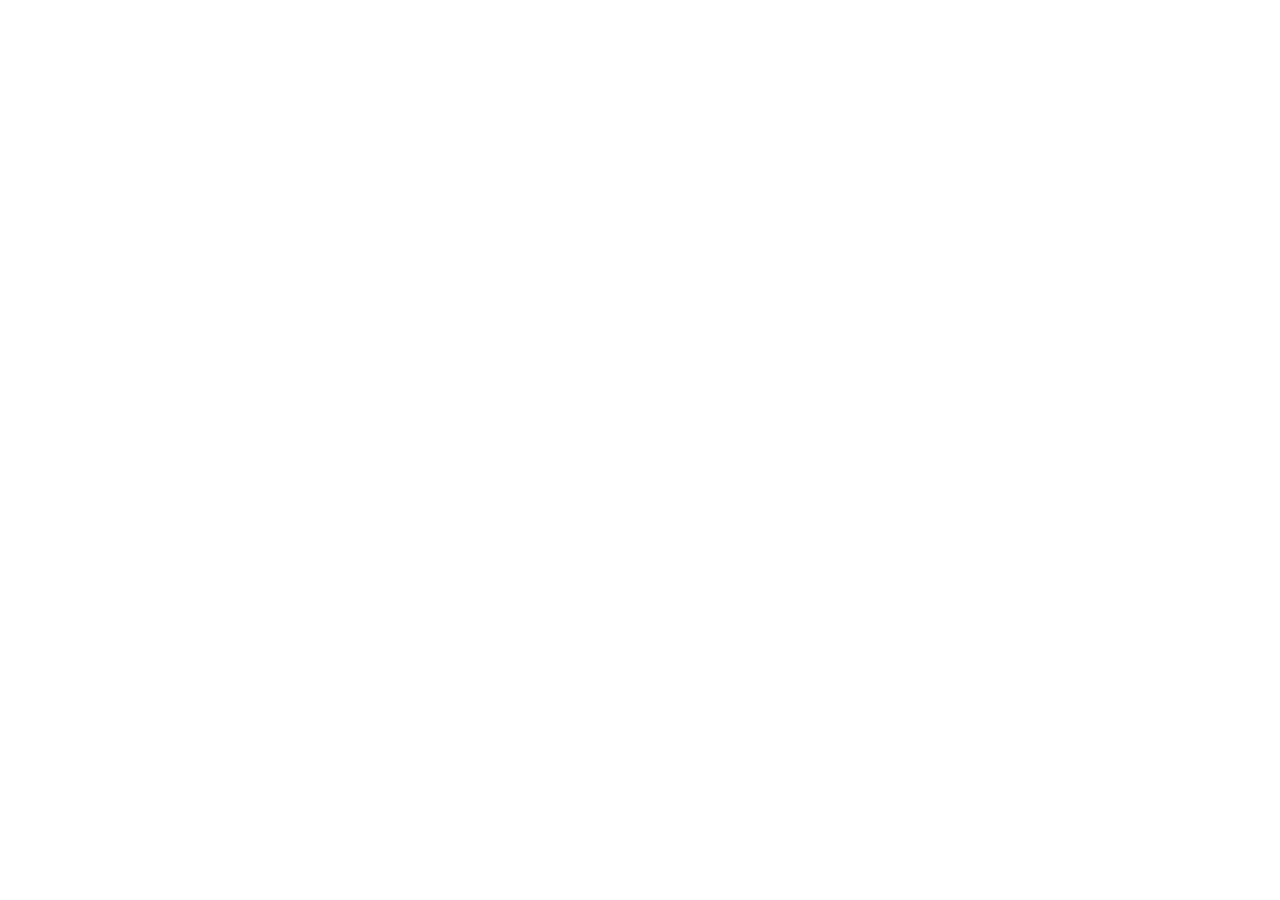
==== index.html @ cc0b0d60 "Add base variables and Bootstrap setup" ====
<!doctype html>
<html lang="tr">

<head>
    <meta charset="utf-8" />
    <meta name="viewport" content="width=device-width, initial-scale=1" />
    <title>Yeryüzü Bitkileri Tarım Fidecilik | Dikili | İzmir</title>
    <meta name="description"
        content="Dikili, İzmir'de sebze ve aromatik fide yetiştiriciliği yapan Yeryüzü Bitkileri Tarım Fidecilik ile sağlıklı fideleri keşfedin." />
    <link rel="preconnect" href="https://fonts.googleapis.com" />
    <link rel="preconnect" href="https://fonts.gstatic.com" crossorigin />
    <link href="https://fonts.googleapis.com/css2?family=Inter:wght@400;500;600;700;800&display=swap"
        rel="stylesheet" />
    <link href="https://cdn.jsdelivr.net/npm/bootstrap@5.3.3/dist/css/bootstrap.min.css" rel="stylesheet" />
    <link rel="stylesheet" href="https://cdn.jsdelivr.net/npm/bootstrap-icons@1.11.3/font/bootstrap-icons.min.css" />
    <link rel="stylesheet" href="./css/styles.css" />
</head>

<body data-page="home">
    <main>


        <script src="https://cdn.jsdelivr.net/npm/bootstrap@5.3.3/dist/js/bootstrap.bundle.min.js"></script>
        <script src="js/layout.js"></script>
        <script src="js/main.js"></script>
</body>

</html>
---- css/styles.css ----
:root {
  --color-primary: #757e1b;
  --color-dark: #433227;
  --color-secondary: #72573e;
  --color-accent: #935590;
  --color-soft-bg: #dbd7ec;
  --color-white: #ffffff;
  --color-blue: #4b5ead;
}
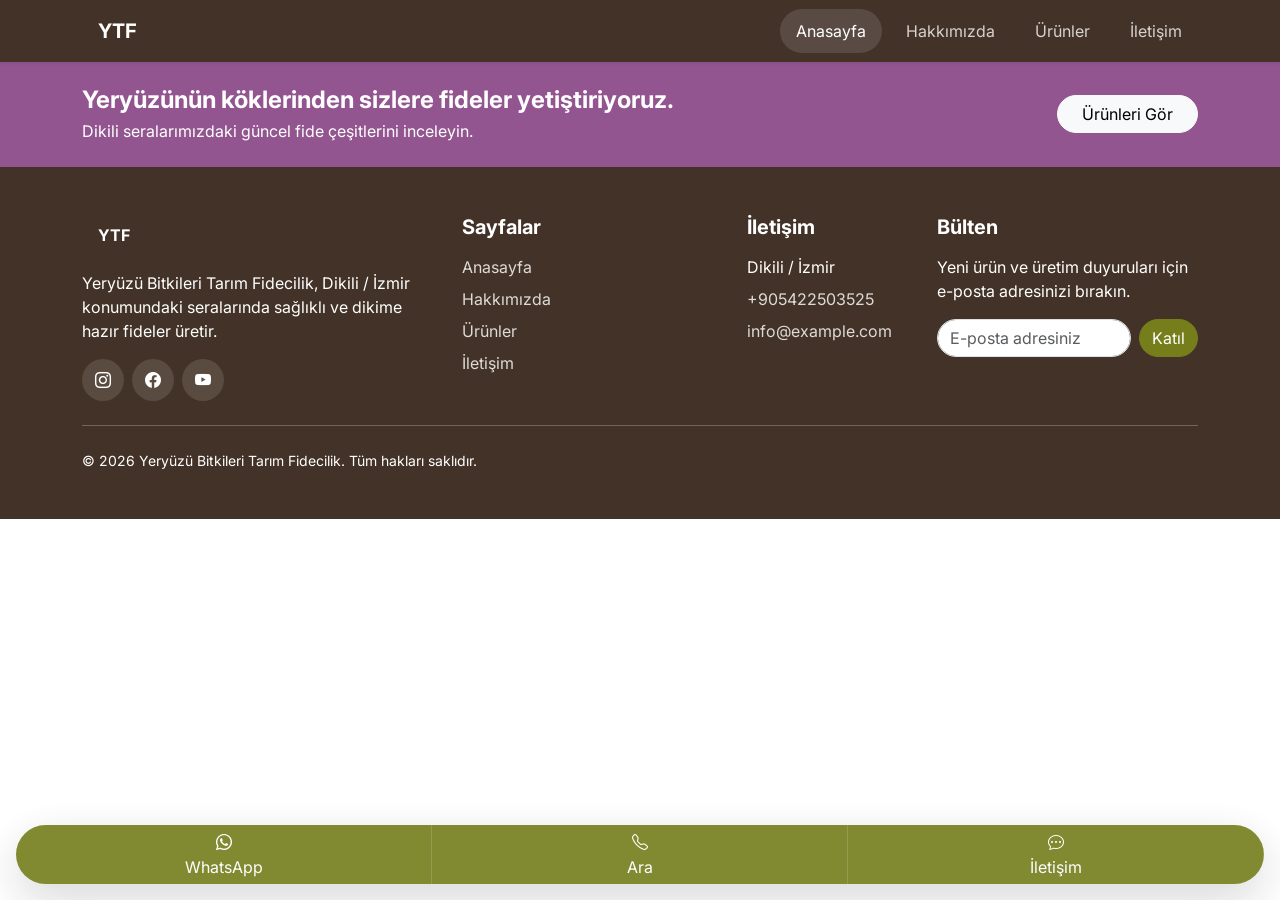
==== commit cd352345: "applied shared layouts to all pages" ====
--- a/index.html
+++ b/index.html
@@ -1,28 +1,34 @@
 <!doctype html>
 <html lang="tr">
-
-<head>
+  <head>
     <meta charset="utf-8" />
     <meta name="viewport" content="width=device-width, initial-scale=1" />
     <title>Yeryüzü Bitkileri Tarım Fidecilik | Dikili | İzmir</title>
-    <meta name="description"
-        content="Dikili, İzmir'de sebze ve aromatik fide yetiştiriciliği yapan Yeryüzü Bitkileri Tarım Fidecilik ile sağlıklı fideleri keşfedin." />
+    <meta
+      name="description"
+      content="Dikili, İzmir'de sebze ve aromatik fide yetiştiriciliği yapan Yeryüzü Bitkileri Tarım Fidecilik ile sağlıklı fideleri keşfedin."
+    />
     <link rel="preconnect" href="https://fonts.googleapis.com" />
     <link rel="preconnect" href="https://fonts.gstatic.com" crossorigin />
-    <link href="https://fonts.googleapis.com/css2?family=Inter:wght@400;500;600;700;800&display=swap"
-        rel="stylesheet" />
-    <link href="https://cdn.jsdelivr.net/npm/bootstrap@5.3.3/dist/css/bootstrap.min.css" rel="stylesheet" />
-    <link rel="stylesheet" href="https://cdn.jsdelivr.net/npm/bootstrap-icons@1.11.3/font/bootstrap-icons.min.css" />
+    <link
+      href="https://fonts.googleapis.com/css2?family=Inter:wght@400;500;600;700;800&display=swap"
+      rel="stylesheet"
+    />
+    <link
+      href="https://cdn.jsdelivr.net/npm/bootstrap@5.3.3/dist/css/bootstrap.min.css"
+      rel="stylesheet"
+    />
+    <link
+      rel="stylesheet"
+      href="https://cdn.jsdelivr.net/npm/bootstrap-icons@1.11.3/font/bootstrap-icons.min.css"
+    />
     <link rel="stylesheet" href="./css/styles.css" />
-</head>
+  </head>
 
-<body data-page="home">
-    <main>
-
-
-        <script src="https://cdn.jsdelivr.net/npm/bootstrap@5.3.3/dist/js/bootstrap.bundle.min.js"></script>
-        <script src="js/layout.js"></script>
-        <script src="js/main.js"></script>
-</body>
-
-</html>+  <body data-page="home">
+    <main></main>
+    <script src="https://cdn.jsdelivr.net/npm/bootstrap@5.3.3/dist/js/bootstrap.bundle.min.js"></script>
+    <script src="./js/layout.js"></script>
+    <script src="./js/main.js"></script>
+  </body>
+</html>
--- a/css/styles.css
+++ b/css/styles.css
@@ -7,3 +7,190 @@
   --color-white: #ffffff;
   --color-blue: #4b5ead;
 }
+
+body {
+  padding-top: 62px;
+  padding-bottom: 82px;
+  font-family: "Inter", sans-serif;
+  color: var(--color-dark);
+}
+
+.navbar,
+.footer-main {
+  background-color: var(--color-dark);
+}
+
+.navbar-brand,
+.footer-logo {
+  color: var(--color-white);
+}
+
+.navbar .nav-link {
+  color: rgba(255, 255, 255, 0.78);
+  padding: 10px 15px;
+}
+
+.navbar .nav-link:hover,
+.navbar .nav-link:focus,
+.navbar .nav-link.active {
+  background-color: rgba(219, 215, 236, 0.14);
+  color: var(--color-white);
+}
+
+.btn-primary,
+.btn-primary:hover,
+.btn-primary:focus {
+  background-color: var(--color-primary);
+  border-color: var(--color-primary);
+  color: var(--color-white);
+}
+
+.btn-secondary,
+.btn-secondary:hover,
+.btn-secondary:focus {
+  background-color: var(--color-secondary);
+  border-color: var(--color-secondary);
+  color: var(--color-white);
+}
+
+.btn-outline-primary {
+  border-color: var(--color-primary);
+  color: var(--color-primary);
+}
+
+.btn-outline-primary:hover,
+.btn-outline-primary:focus {
+  background-color: var(--color-primary);
+  border-color: var(--color-primary);
+  color: var(--color-white);
+}
+
+.btn-outline-secondary {
+  border-color: var(--color-secondary);
+  color: var(--color-secondary);
+}
+
+.btn-outline-secondary:hover,
+.btn-outline-secondary:focus {
+  background-color: var(--color-secondary);
+  border-color: var(--color-secondary);
+  color: var(--color-white);
+}
+
+.text-primary {
+  color: var(--color-primary) !important;
+}
+
+.section-soft,
+.page-hero {
+  background-color: var(--color-soft-bg);
+}
+
+.hero-section {
+  margin-top: -78px;
+  padding-top: 78px;
+  background-color: var(--color-dark);
+}
+
+.hero-img {
+  position: absolute;
+  inset: 0;
+  width: 100%;
+  height: 100%;
+  object-fit: cover;
+}
+
+.hero-overlay {
+  background: linear-gradient(
+    90deg,
+    rgba(67, 50, 39, 0.92),
+    rgba(67, 50, 39, 0.58),
+    rgba(67, 50, 39, 0.2)
+  );
+}
+
+.feature-card,
+.info-card,
+.product-card {
+  border: 1px solid rgba(67, 50, 39, 0.08);
+}
+
+.product-img {
+  width: 100%;
+  aspect-ratio: 4 / 3;
+  object-fit: cover;
+}
+
+.product-badge {
+  background-color: var(--color-soft-bg);
+  color: var(--color-dark);
+}
+
+.gallery-img {
+  aspect-ratio: 16 / 9;
+  object-fit: cover;
+}
+
+.contact-panel {
+  background: linear-gradient(
+    135deg,
+    var(--color-dark),
+    var(--color-secondary)
+  );
+}
+
+.accordion-button:not(.collapsed) {
+  background-color: var(--color-soft-bg);
+  color: var(--color-dark);
+}
+
+.cta-band {
+  background-color: var(--color-accent);
+}
+
+.footer-link,
+.footer-link:hover,
+.footer-link:focus {
+  color: rgba(255, 255, 255, 0.82);
+  text-decoration: none;
+}
+
+.social-link {
+  display: inline-grid;
+  width: 42px;
+  height: 42px;
+  place-items: center;
+  background-color: rgba(255, 255, 255, 0.12);
+  color: var(--color-white);
+  text-decoration: none;
+}
+
+.social-link:hover,
+.social-link:focus {
+  background-color: var(--color-primary);
+  color: var(--color-white);
+}
+
+.fixed-action-bar {
+  position: fixed;
+  right: 1rem;
+  bottom: 1rem;
+  left: 1rem;
+  z-index: 1040;
+  display: grid;
+  grid-template-columns: repeat(3, 1fr);
+  overflow: hidden;
+  border-radius: 999px;
+  background-color: var(--color-primary);
+  opacity: 0.9;
+}
+
+.fixed-action-bar a {
+  display: grid;
+  gap: 0.1rem;
+  padding: 0.3rem 0.5rem;
+  color: var(--color-white);
+  text-align: center;
+  text-decoration: none;
+  border-right: 1px solid rgba(255, 255, 255, 0.14);
+}
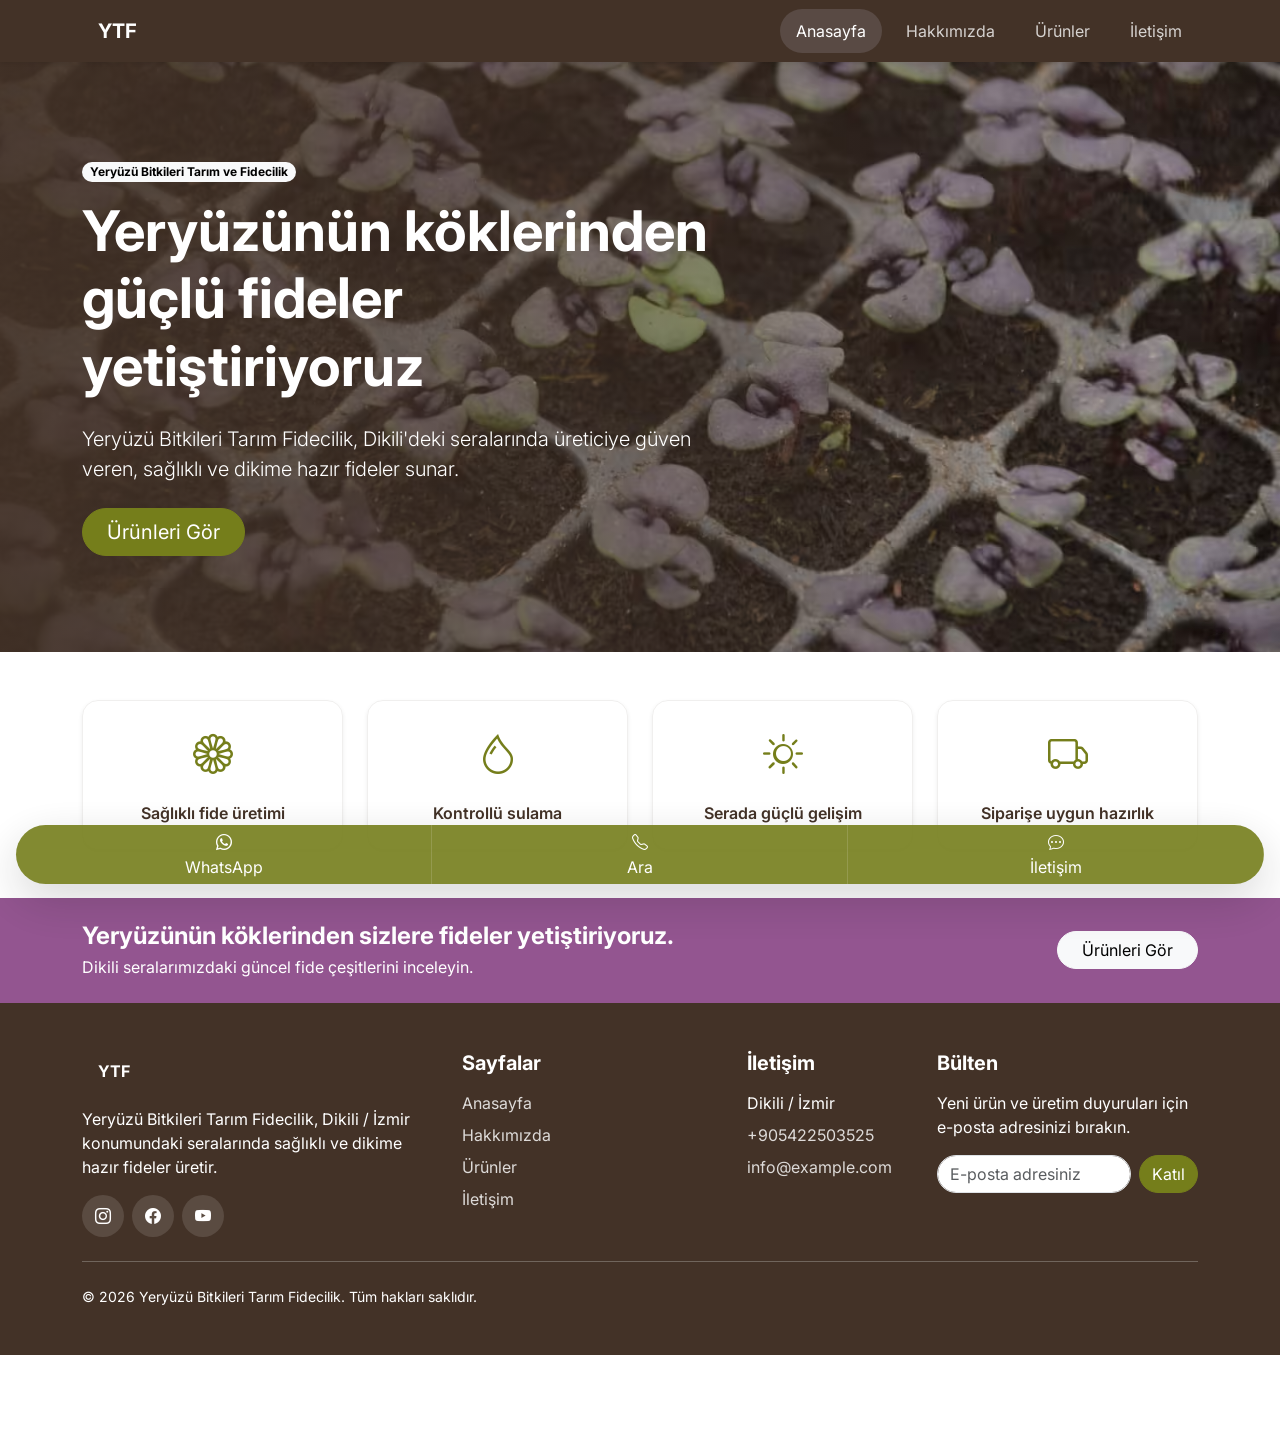
==== commit 387e91c5: "add hero and advantages sections" ====
--- a/index.html
+++ b/index.html
@@ -26,7 +26,82 @@
   </head>
 
   <body data-page="home">
-    <main></main>
+    <main>
+      <section
+        id="hero"
+        class="hero-section position-relative overflow-hidden text-white"
+      >
+        <picture>
+          <source
+            srcset="assets/img/bg.avif 1x, assets/img/bg@2x.avif 2x"
+            type="image/avif"
+          />
+          <img
+            class="hero-img"
+            src="assets/img/bg.avif"
+            alt="Yeryüzü Bitkileri Tarım Fidecilik seralarından fide görünümü"
+          />
+        </picture>
+        <div
+          class="hero-overlay position-absolute top-0 start-0 w-100 h-100"
+        ></div>
+        <div class="container position-relative py-5">
+          <div class="row min-vh-75 align-items-center">
+            <div class="col-lg-7 py-5">
+              <span class="badge rounded-pill text-bg-light mb-3"
+                >Yeryüzü Bitkileri Tarım ve Fidecilik</span
+              >
+              <h1 class="display-4 fw-bold mb-4">
+                Yeryüzünün köklerinden güçlü fideler yetiştiriyoruz
+              </h1>
+              <p class="lead mb-4">
+                Yeryüzü Bitkileri Tarım Fidecilik, Dikili'deki seralarında
+                üreticiye güven veren, sağlıklı ve dikime hazır fideler sunar.
+              </p>
+              <a
+                class="btn btn-primary btn-lg rounded-pill px-4"
+                href="urunler/"
+                >Ürünleri Gör</a
+              >
+            </div>
+          </div>
+        </div>
+      </section>
+
+      <section id="avantajlar" class="py-5 bg-white">
+        <div class="container">
+          <h2 class="visually-hidden">
+            Yeryüzü Bitkileri Tarım Fidecilik avantajları
+          </h2>
+          <div class="row g-3 g-lg-4 text-center">
+            <div class="col-6 col-md-6 col-lg-3">
+              <div class="feature-card h-100 p-4 rounded-4 shadow-sm">
+                <i class="bi bi-flower1 fs-1 text-primary"></i>
+                <p class="fw-semibold mb-0 mt-3">Sağlıklı fide üretimi</p>
+              </div>
+            </div>
+            <div class="col-6 col-md-6 col-lg-3">
+              <div class="feature-card h-100 p-4 rounded-4 shadow-sm">
+                <i class="bi bi-droplet fs-1 text-primary"></i>
+                <p class="fw-semibold mb-0 mt-3">Kontrollü sulama</p>
+              </div>
+            </div>
+            <div class="col-6 col-md-6 col-lg-3">
+              <div class="feature-card h-100 p-4 rounded-4 shadow-sm">
+                <i class="bi bi-brightness-high fs-1 text-primary"></i>
+                <p class="fw-semibold mb-0 mt-3">Serada güçlü gelişim</p>
+              </div>
+            </div>
+            <div class="col-6 col-md-6 col-lg-3">
+              <div class="feature-card h-100 p-4 rounded-4 shadow-sm">
+                <i class="bi bi-truck fs-1 text-primary"></i>
+                <p class="fw-semibold mb-0 mt-3">Siparişe uygun hazırlık</p>
+              </div>
+            </div>
+          </div>
+        </div>
+      </section>
+    </main>
     <script src="https://cdn.jsdelivr.net/npm/bootstrap@5.3.3/dist/js/bootstrap.bundle.min.js"></script>
     <script src="./js/layout.js"></script>
     <script src="./js/main.js"></script>
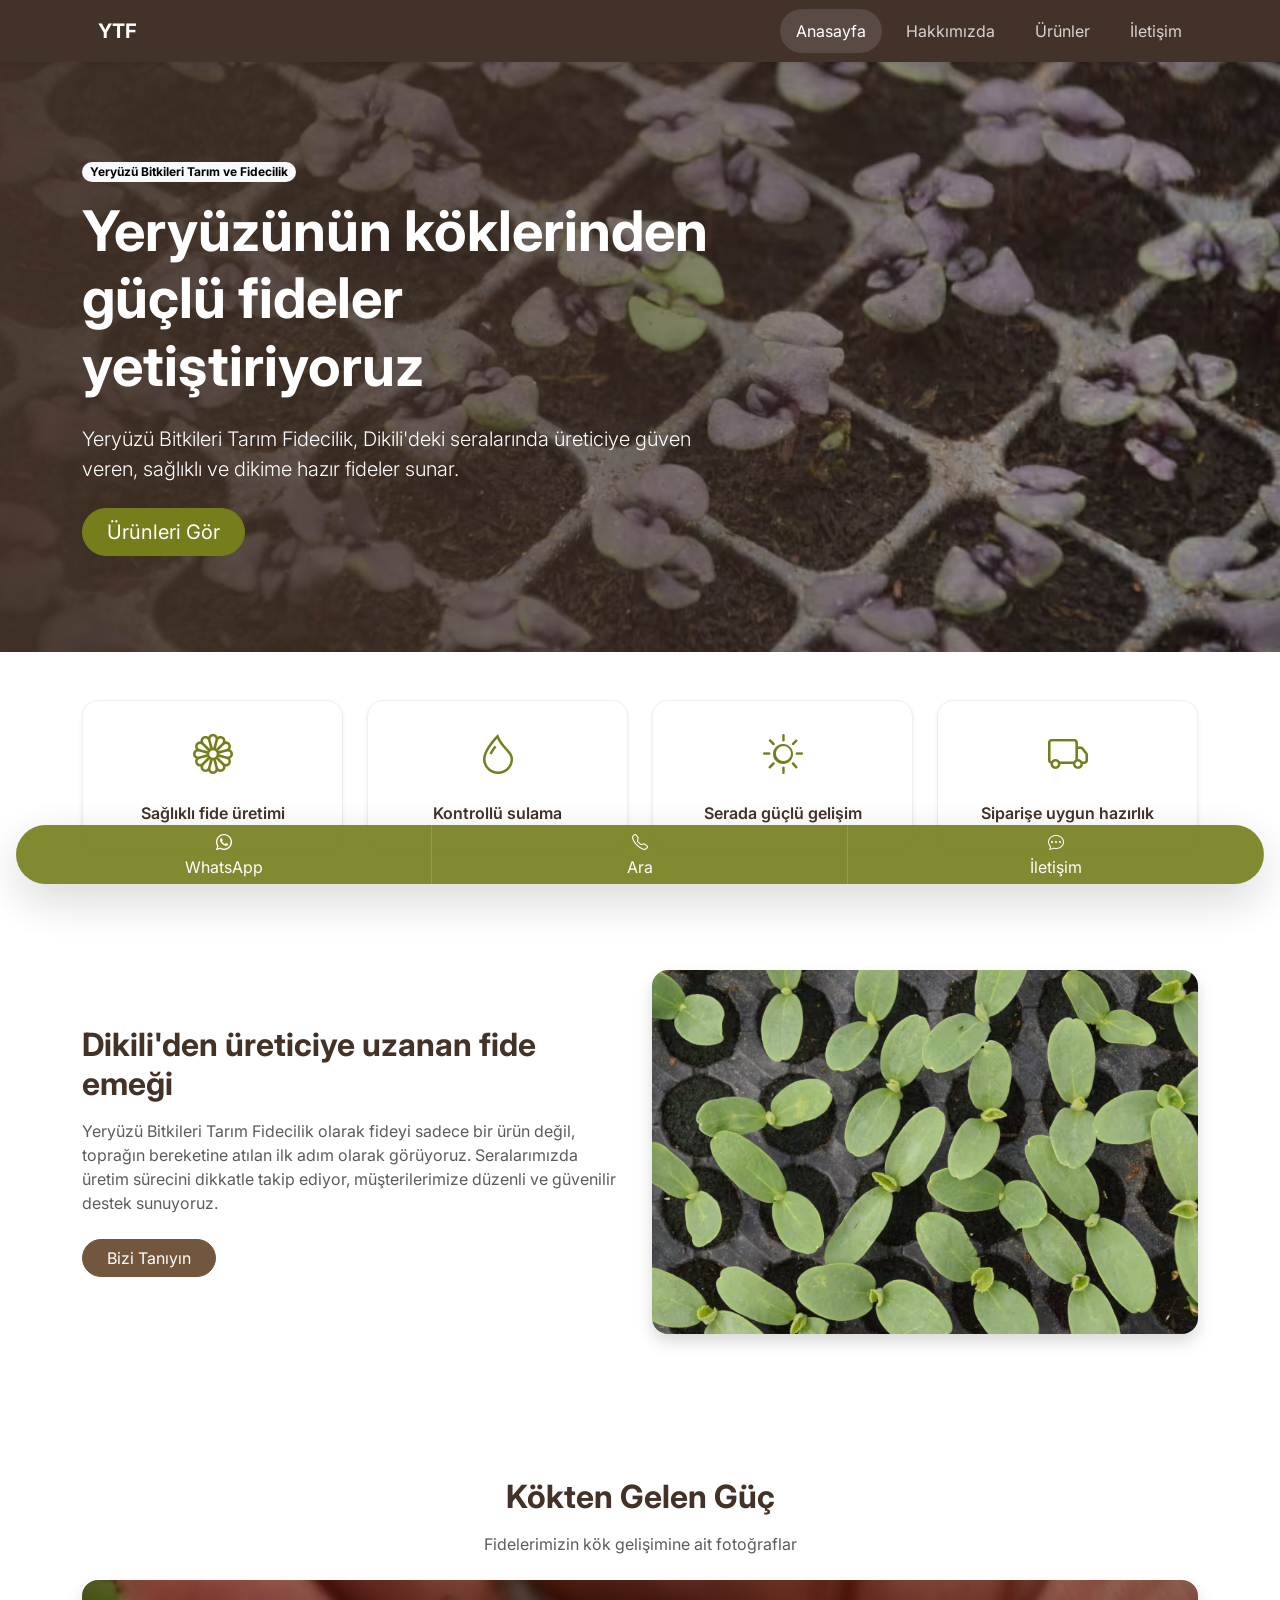
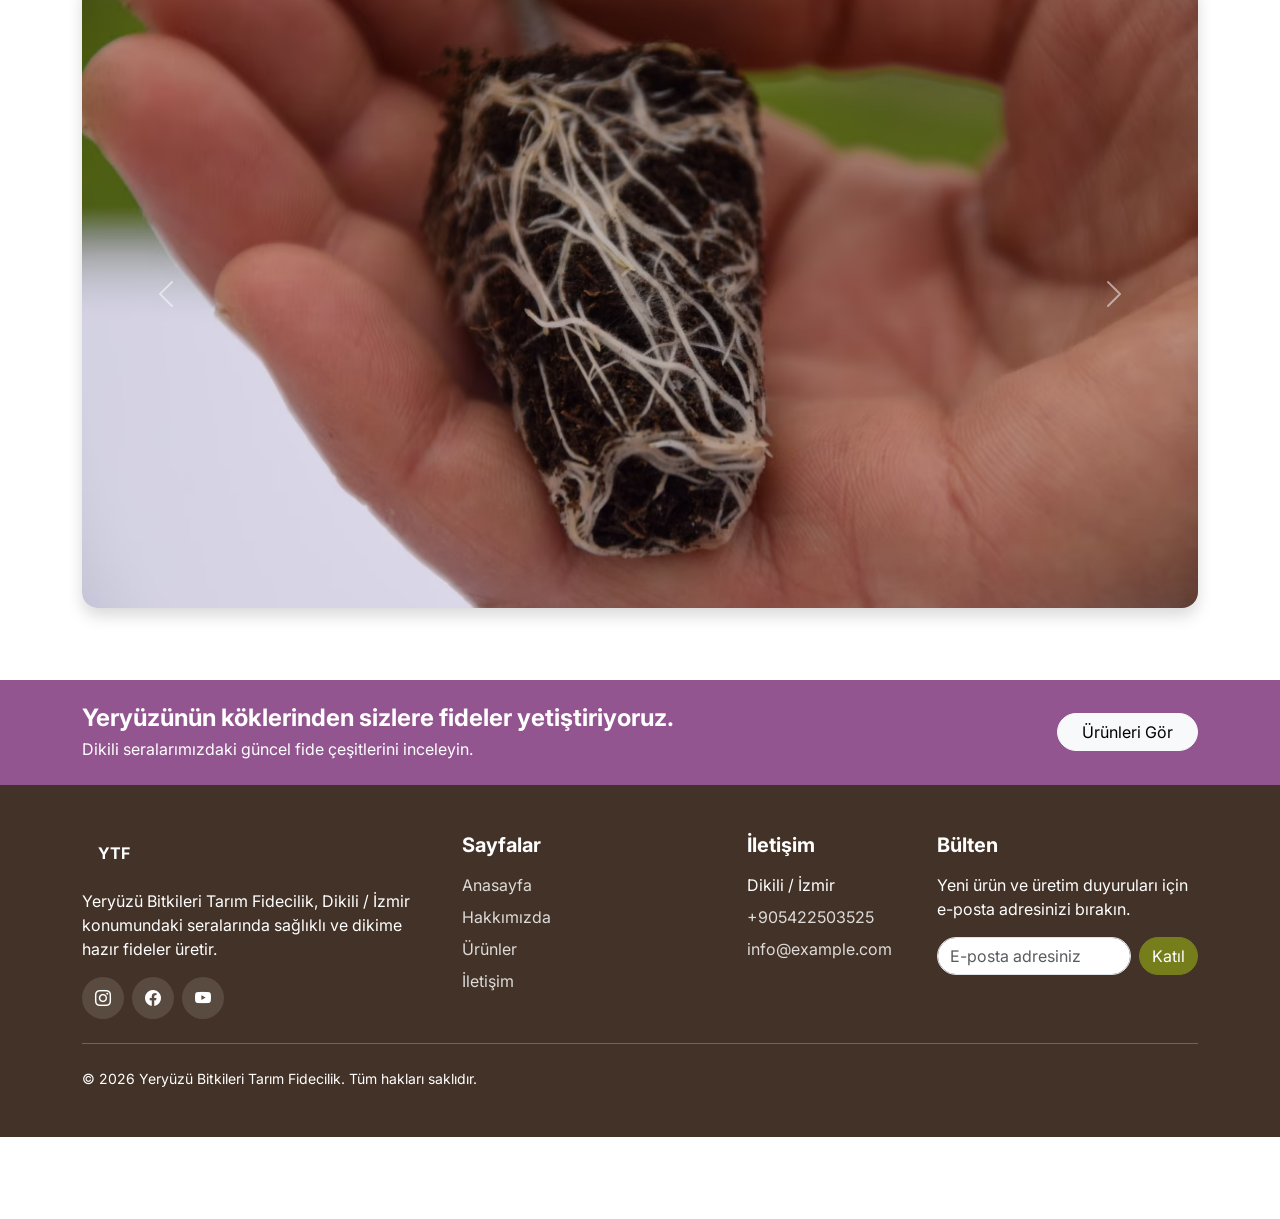
==== commit 25777c62: "added about and gallery sections to home page" ====
--- a/index.html
+++ b/index.html
@@ -101,6 +101,146 @@
           </div>
         </div>
       </section>
+
+      <section id="hakkimizda" class="py-5 bg-white">
+        <div class="container py-lg-4">
+          <div class="row g-4 align-items-center">
+            <div class="col-lg-6">
+              <h2 class="fw-bold mb-3">
+                Dikili'den üreticiye uzanan fide emeği
+              </h2>
+              <p class="text-muted mb-4">
+                Yeryüzü Bitkileri Tarım Fidecilik olarak fideyi sadece bir ürün
+                değil, toprağın bereketine atılan ilk adım olarak görüyoruz.
+                Seralarımızda üretim sürecini dikkatle takip ediyor,
+                müşterilerimize düzenli ve güvenilir destek sunuyoruz.
+              </p>
+              <a class="btn btn-secondary rounded-pill px-4" href="hakkimizda/"
+                >Bizi Tanıyın</a
+              >
+            </div>
+            <div class="col-lg-6">
+              <picture>
+                <source
+                  srcset="assets/img/bg1.avif 1x, assets/img/bg1@2x.avif 2x"
+                  type="image/avif"
+                />
+                <img
+                  class="img-fluid rounded-4 shadow"
+                  src="assets/img/bg1.avif"
+                  alt="Dikili seralarında yetişen fideler"
+                />
+              </picture>
+            </div>
+          </div>
+        </div>
+      </section>
+
+      <section id="galeri" class="py-5 bg-white">
+        <div class="container py-lg-4">
+          <div class="row justify-content-center text-center mb-4">
+            <div class="col-lg-8">
+              <h2 class="fw-bold mb-3">Kökten Gelen Güç</h2>
+              <p class="text-muted mb-0">
+                Fidelerimizin kök gelişimine ait fotoğraflar
+              </p>
+            </div>
+          </div>
+          <div
+            id="rootGallery"
+            class="carousel slide rounded-4 overflow-hidden shadow"
+            data-bs-ride="carousel"
+          >
+            <div class="carousel-inner">
+              <div class="carousel-item active">
+                <picture>
+                  <source
+                    srcset="assets/img/root.avif 1x, assets/img/root@2x.avif 2x"
+                    type="image/avif"
+                  />
+                  <img
+                    src="assets/img/root.avif"
+                    class="d-block w-100 gallery-img"
+                    alt="Fide kök gelişimi"
+                  />
+                </picture>
+              </div>
+              <div class="carousel-item">
+                <picture>
+                  <source
+                    srcset="
+                      assets/img/root1.avif    1x,
+                      assets/img/root1@2x.avif 2x
+                    "
+                    type="image/avif"
+                  />
+                  <img
+                    src="assets/img/root1.avif"
+                    class="d-block w-100 gallery-img"
+                    alt="Sağlıklı fide kökleri"
+                  />
+                </picture>
+              </div>
+              <div class="carousel-item">
+                <picture>
+                  <source
+                    srcset="
+                      assets/img/root2.avif    1x,
+                      assets/img/root2@2x.avif 2x
+                    "
+                    type="image/avif"
+                  />
+                  <img
+                    src="assets/img/root2.avif"
+                    class="d-block w-100 gallery-img"
+                    alt="Güçlü fide kök yapısı"
+                  />
+                </picture>
+              </div>
+              <div class="carousel-item">
+                <picture>
+                  <source
+                    srcset="
+                      assets/img/root3.avif    1x,
+                      assets/img/root3@2x.avif 2x
+                    "
+                    type="image/avif"
+                  />
+                  <img
+                    src="assets/img/root3.avif"
+                    class="d-block w-100 gallery-img"
+                    alt="Kökleri gelişmiş fide"
+                  />
+                </picture>
+              </div>
+            </div>
+            <button
+              class="carousel-control-prev"
+              type="button"
+              data-bs-target="#rootGallery"
+              data-bs-slide="prev"
+            >
+              <span
+                class="carousel-control-prev-icon"
+                aria-hidden="true"
+              ></span>
+              <span class="visually-hidden">Önceki</span>
+            </button>
+            <button
+              class="carousel-control-next"
+              type="button"
+              data-bs-target="#rootGallery"
+              data-bs-slide="next"
+            >
+              <span
+                class="carousel-control-next-icon"
+                aria-hidden="true"
+              ></span>
+              <span class="visually-hidden">Sonraki</span>
+            </button>
+          </div>
+        </div>
+      </section>
     </main>
     <script src="https://cdn.jsdelivr.net/npm/bootstrap@5.3.3/dist/js/bootstrap.bundle.min.js"></script>
     <script src="./js/layout.js"></script>
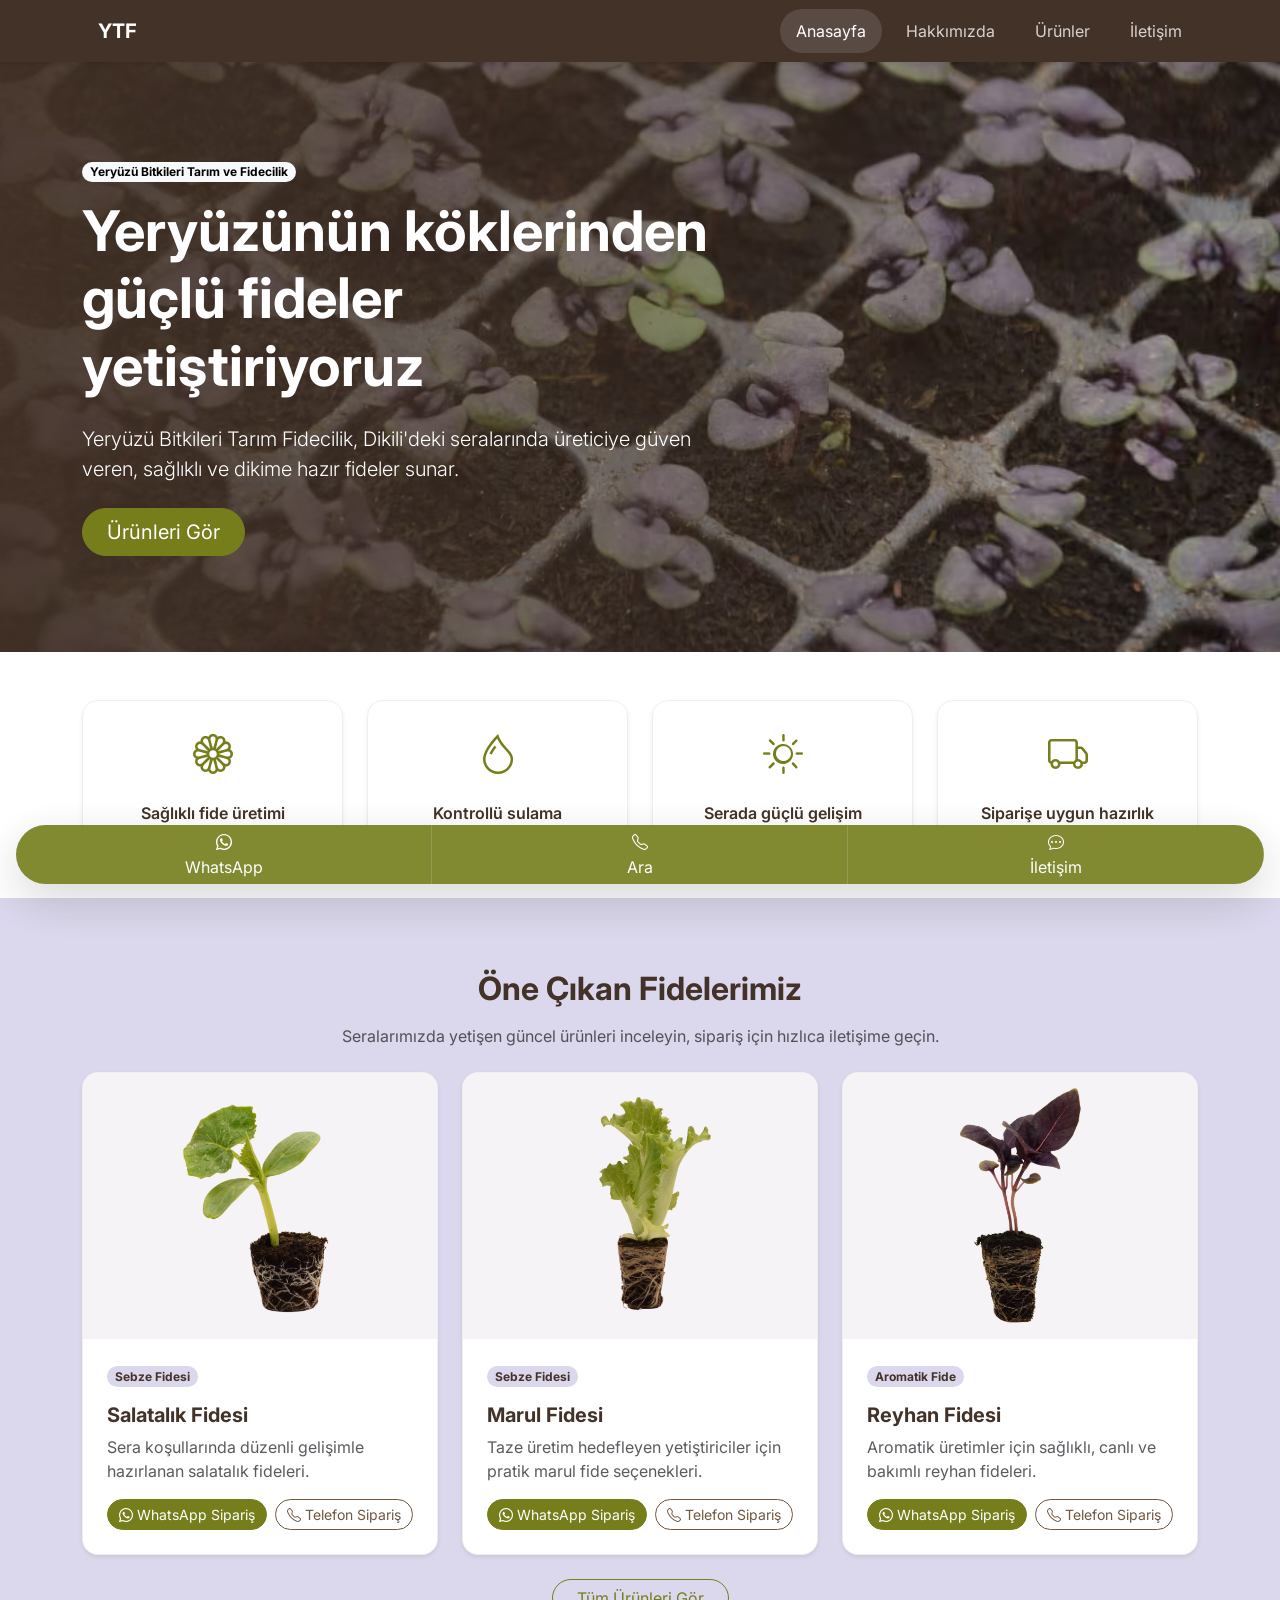
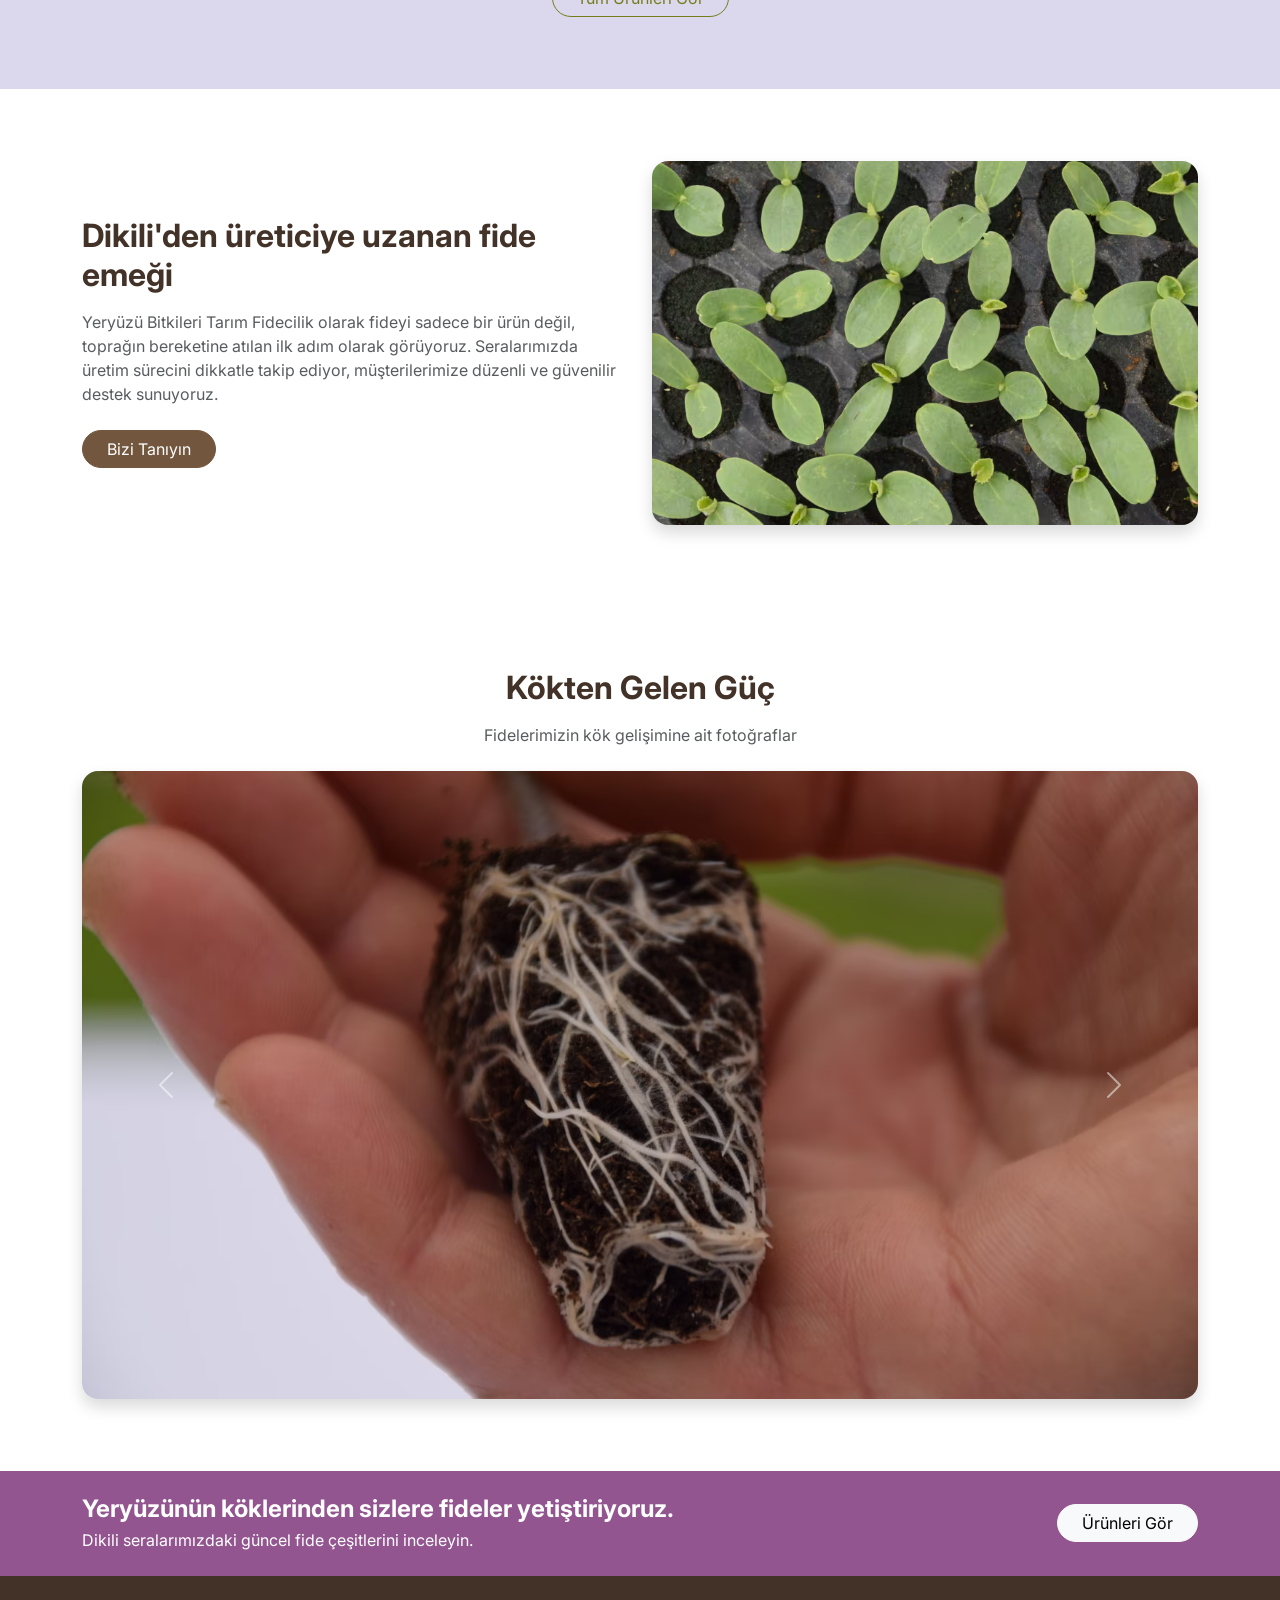
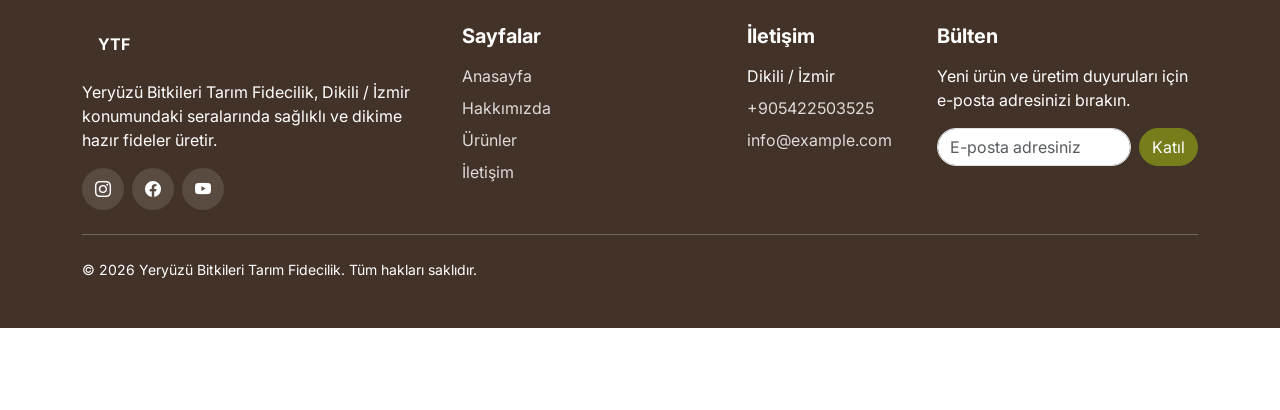
==== commit c80b2e7b: "add products section and page with js" ====
--- a/index.html
+++ b/index.html
@@ -102,6 +102,26 @@
         </div>
       </section>
 
+      <section id="urunler" class="section-soft py-5">
+        <div class="container py-lg-4">
+          <div class="row justify-content-center text-center mb-4">
+            <div class="col-lg-8">
+              <h2 class="fw-bold mb-3">Öne Çıkan Fidelerimiz</h2>
+              <p class="text-muted mb-0">
+                Seralarımızda yetişen güncel ürünleri inceleyin, sipariş için
+                hızlıca iletişime geçin.
+              </p>
+            </div>
+          </div>
+          <div id="home-products" class="row g-4"></div>
+          <div class="text-center mt-4">
+            <a class="btn btn-outline-primary rounded-pill px-4" href="urunler/"
+              >Tüm Ürünleri Gör</a
+            >
+          </div>
+        </div>
+      </section>
+
       <section id="hakkimizda" class="py-5 bg-white">
         <div class="container py-lg-4">
           <div class="row g-4 align-items-center">
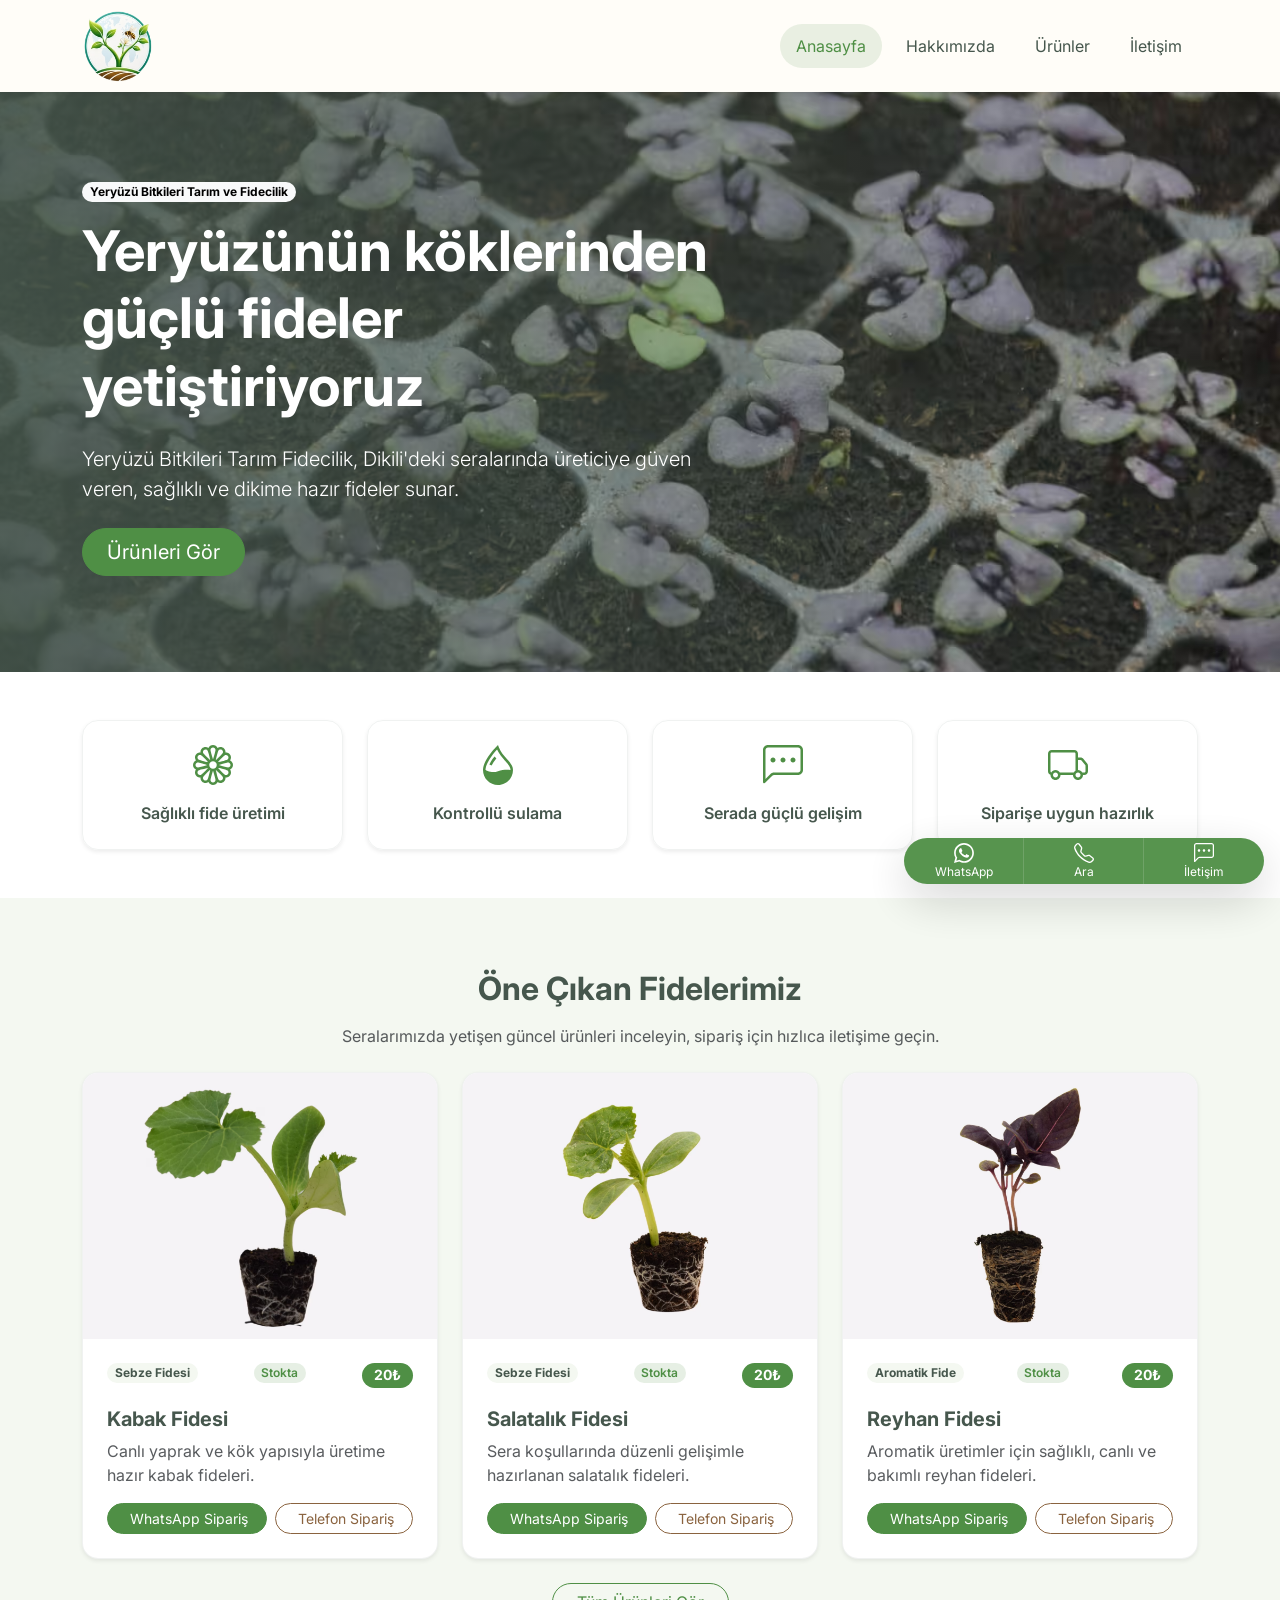
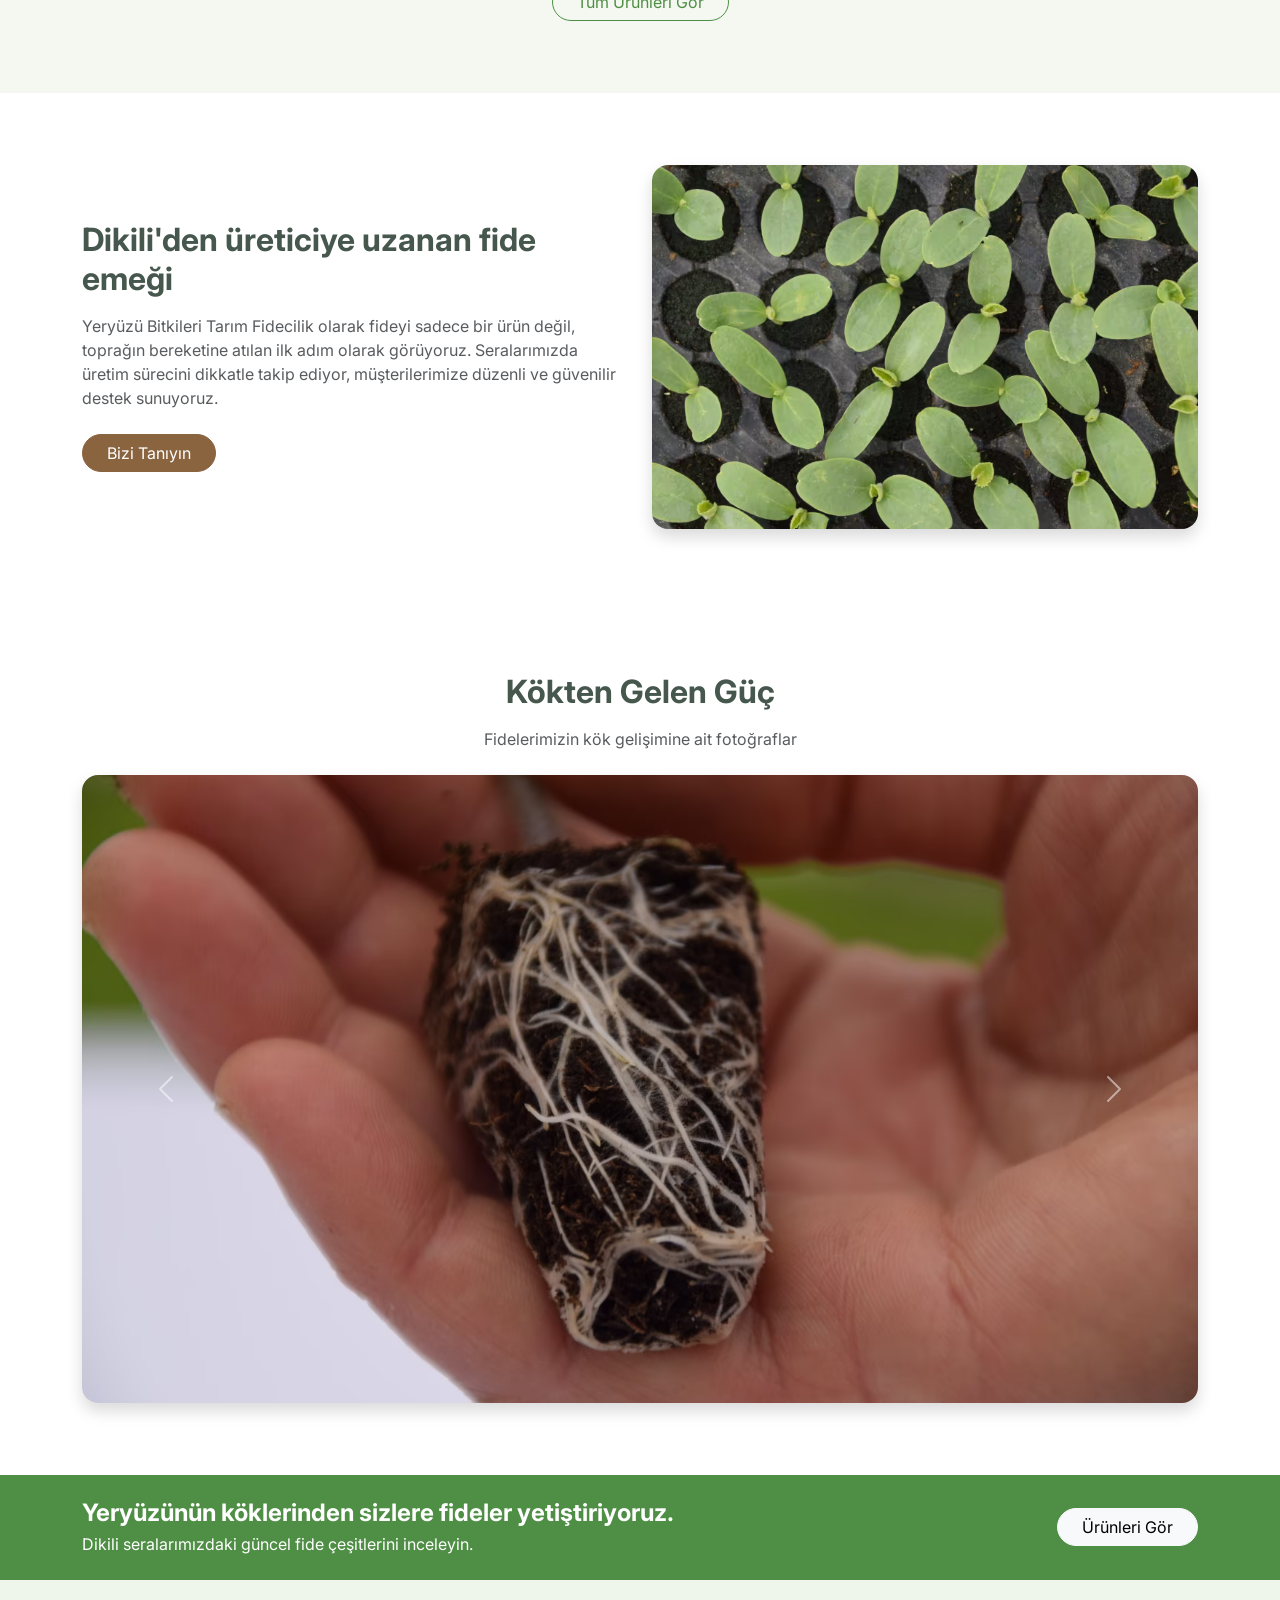
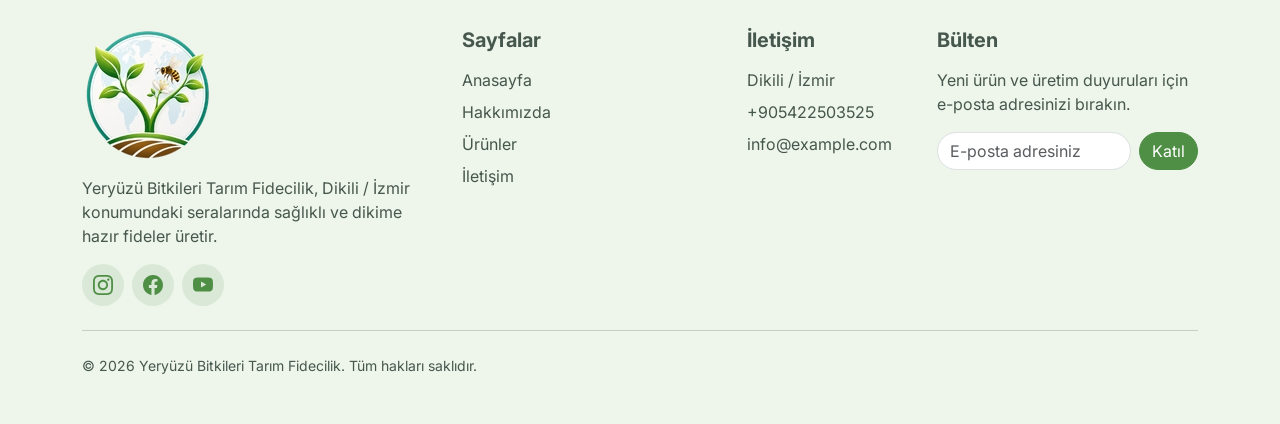
==== commit 862878a1: "adjusted performance and css and add logo" ====
--- a/index.html
+++ b/index.html
@@ -8,19 +8,16 @@
       name="description"
       content="Dikili, İzmir'de sebze ve aromatik fide yetiştiriciliği yapan Yeryüzü Bitkileri Tarım Fidecilik ile sağlıklı fideleri keşfedin."
     />
+
     <link rel="preconnect" href="https://fonts.googleapis.com" />
     <link rel="preconnect" href="https://fonts.gstatic.com" crossorigin />
     <link
-      href="https://fonts.googleapis.com/css2?family=Inter:wght@400;500;600;700;800&display=swap"
+      href="https://fonts.googleapis.com/css2?family=Inter:wght@400;500;600;700&display=swap"
       rel="stylesheet"
     />
     <link
       href="https://cdn.jsdelivr.net/npm/bootstrap@5.3.3/dist/css/bootstrap.min.css"
       rel="stylesheet"
-    />
-    <link
-      rel="stylesheet"
-      href="https://cdn.jsdelivr.net/npm/bootstrap-icons@1.11.3/font/bootstrap-icons.min.css"
     />
     <link rel="stylesheet" href="./css/styles.css" />
   </head>
@@ -73,28 +70,60 @@
           <h2 class="visually-hidden">
             Yeryüzü Bitkileri Tarım Fidecilik avantajları
           </h2>
+
           <div class="row g-3 g-lg-4 text-center">
             <div class="col-6 col-md-6 col-lg-3">
               <div class="feature-card h-100 p-4 rounded-4 shadow-sm">
-                <i class="bi bi-flower1 fs-1 text-primary"></i>
+                <svg
+                  class="feature-icon"
+                  width="40"
+                  height="40"
+                  aria-hidden="true"
+                >
+                  <use href="./assets/img/icons.svg#icon-flower1"></use>
+                </svg>
                 <p class="fw-semibold mb-0 mt-3">Sağlıklı fide üretimi</p>
               </div>
             </div>
-            <div class="col-6 col-md-6 col-lg-3">
-              <div class="feature-card h-100 p-4 rounded-4 shadow-sm">
-                <i class="bi bi-droplet fs-1 text-primary"></i>
+
+            <div class="col-6 col-md-6 col-lg-3">
+              <div class="feature-card h-100 p-4 rounded-4 shadow-sm">
+                <svg
+                  class="feature-icon"
+                  width="40"
+                  height="40"
+                  aria-hidden="true"
+                >
+                  <use href="./assets/img/icons.svg#icon-droplet-half"></use>
+                </svg>
                 <p class="fw-semibold mb-0 mt-3">Kontrollü sulama</p>
               </div>
             </div>
-            <div class="col-6 col-md-6 col-lg-3">
-              <div class="feature-card h-100 p-4 rounded-4 shadow-sm">
-                <i class="bi bi-brightness-high fs-1 text-primary"></i>
+
+            <div class="col-6 col-md-6 col-lg-3">
+              <div class="feature-card h-100 p-4 rounded-4 shadow-sm">
+                <svg
+                  class="feature-icon"
+                  width="40"
+                  height="40"
+                  aria-hidden="true"
+                >
+                  <use href="./assets/img/icons.svg#icon-chat-left-dots"></use>
+                </svg>
                 <p class="fw-semibold mb-0 mt-3">Serada güçlü gelişim</p>
               </div>
             </div>
-            <div class="col-6 col-md-6 col-lg-3">
-              <div class="feature-card h-100 p-4 rounded-4 shadow-sm">
-                <i class="bi bi-truck fs-1 text-primary"></i>
+
+            <div class="col-6 col-md-6 col-lg-3">
+              <div class="feature-card h-100 p-4 rounded-4 shadow-sm">
+                <svg
+                  class="feature-icon"
+                  width="40"
+                  height="40"
+                  aria-hidden="true"
+                >
+                  <use href="./assets/img/icons.svg#icon-truck"></use>
+                </svg>
                 <p class="fw-semibold mb-0 mt-3">Siparişe uygun hazırlık</p>
               </div>
             </div>
--- a/css/styles.css
+++ b/css/styles.css
@@ -1,40 +1,126 @@
 :root {
-  --color-primary: #757e1b;
-  --color-dark: #433227;
-  --color-secondary: #72573e;
-  --color-accent: #935590;
-  --color-soft-bg: #dbd7ec;
+  --color-primary: #4f8f45;
+  --color-primary-light: #7bae5c;
+  --color-teal: #2c9a93;
+  --color-dark: #46574d;
+  --color-text-muted: #52665a;
+  --color-secondary: #8a633f;
+  --color-accent: #d9a441;
+  --color-soft-bg: #f4f8f1;
+  --color-card-bg: #fffdf8;
   --color-white: #ffffff;
-  --color-blue: #4b5ead;
+  --color-blue: #7fb7c7;
+
+  --color-header-bg: #fffdf8;
+  --color-footer-bg: #eef5eb;
 }
 
 body {
-  padding-top: 62px;
+  padding-top: 82px;
   padding-bottom: 82px;
   font-family: "Inter", sans-serif;
   color: var(--color-dark);
 }
 
-.navbar,
-.footer-main {
-  background-color: var(--color-dark);
+.navbar {
+  min-height: 82px;
+  padding: 10px 0;
+  background-color: var(--color-header-bg);
+  transition: transform 0.3s ease, box-shadow 0.3s ease;
+}
+
+.navbar-hidden {
+  transform: translateY(-100%);
 }
 
 .navbar-brand,
 .footer-logo {
-  color: var(--color-white);
+  color: var(--color-dark);
 }
 
 .navbar .nav-link {
-  color: rgba(255, 255, 255, 0.78);
+  color: var(--color-dark);
   padding: 10px 15px;
 }
 
 .navbar .nav-link:hover,
 .navbar .nav-link:focus,
 .navbar .nav-link.active {
-  background-color: rgba(219, 215, 236, 0.14);
-  color: var(--color-white);
+  background-color: rgba(79, 143, 69, 0.12);
+  color: var(--color-primary);
+}
+
+.navbar-toggler {
+  border-color: rgba(70, 87, 77, 0.28);
+}
+
+.navbar-toggler:focus {
+  box-shadow: 0 0 0 0.15rem rgba(79, 143, 69, 0.22);
+}
+
+.site-logo-link {
+  display: inline-flex;
+  align-items: center;
+  justify-content: center;
+  width: 72px;
+  height: 72px;
+  max-width: 72px;
+  max-height: 72px;
+  padding: 0;
+  margin: 0;
+  line-height: 1;
+  text-decoration: none;
+  overflow: hidden;
+}
+
+.site-logo-img {
+  display: block;
+  width: 72px;
+  height: 72px;
+  max-width: 72px;
+  max-height: 72px;
+  object-fit: contain;
+}
+
+.footer-main {
+  background-color: var(--color-footer-bg);
+  color: var(--color-dark);
+}
+
+.footer-logo {
+  display: inline-flex;
+  align-items: center;
+  justify-content: center;
+  width: 132px;
+  height: 132px;
+  max-width: 132px;
+  max-height: 132px;
+  padding: 0;
+  margin: 0 0 16px;
+  line-height: 1;
+  text-decoration: none;
+  overflow: hidden;
+}
+
+.footer-logo-img {
+  display: block;
+  width: 132px;
+  height: 132px;
+  max-width: 132px;
+  max-height: 132px;
+  object-fit: contain;
+}
+
+.footer-link,
+.footer-link:hover,
+.footer-link:focus {
+  color: var(--color-dark);
+  text-decoration: none;
+}
+
+.footer-link:hover,
+.footer-link:focus {
+  color: var(--color-primary);
 }
 
 .btn-primary,
@@ -87,8 +173,8 @@
 }
 
 .hero-section {
-  margin-top: -78px;
-  padding-top: 78px;
+  margin-top: -82px;
+  padding-top: 82px;
   background-color: var(--color-dark);
 }
 
@@ -101,18 +187,44 @@
 }
 
 .hero-overlay {
-  background: linear-gradient(
-    90deg,
-    rgba(67, 50, 39, 0.92),
-    rgba(67, 50, 39, 0.58),
-    rgba(67, 50, 39, 0.2)
-  );
+  background: linear-gradient(90deg,
+      rgba(70, 87, 77, 0.88),
+      rgba(70, 87, 77, 0.5),
+      rgba(70, 87, 77, 0.18));
 }
 
 .feature-card,
 .info-card,
 .product-card {
-  border: 1px solid rgba(67, 50, 39, 0.08);
+  border: 1px solid rgba(70, 87, 77, 0.08);
+}
+
+.feature-icon,
+.info-icon,
+.social-icon,
+.nav-action-icon {
+  display: inline-block;
+  flex-shrink: 0;
+  fill: currentColor;
+  color: currentColor;
+}
+
+.feature-icon,
+.info-icon {
+  width: 40px;
+  height: 40px;
+  color: var(--color-primary);
+}
+
+.social-icon {
+  width: 20px;
+  height: 20px;
+}
+
+.nav-action-icon {
+  width: 20px;
+  height: 20px;
+  margin: 0 auto;
 }
 
 .product-img {
@@ -126,17 +238,56 @@
   color: var(--color-dark);
 }
 
+.product-content {
+  display: flex;
+  flex-direction: column;
+}
+
+.product-meta {
+  min-height: 28px;
+  flex-wrap: wrap;
+}
+
+.product-price {
+  flex-shrink: 0;
+  padding: 0.35rem 0.75rem;
+  background-color: var(--color-primary);
+  color: var(--color-white);
+  font-size: 0.875rem;
+  font-weight: 700;
+  line-height: 1;
+  white-space: nowrap;
+}
+
+.product-stock {
+  flex-shrink: 0;
+  font-size: 0.75rem;
+  font-weight: 600;
+  white-space: nowrap;
+}
+
+.product-stock-in {
+  background-color: rgba(79, 143, 69, 0.14);
+  color: var(--color-primary);
+}
+
+.product-stock-out {
+  background-color: rgba(70, 87, 77, 0.12);
+  color: var(--color-dark);
+}
+
+.product-card .btn:disabled {
+  cursor: not-allowed;
+  opacity: 0.65;
+}
+
 .gallery-img {
   aspect-ratio: 16 / 9;
   object-fit: cover;
 }
 
 .contact-panel {
-  background: linear-gradient(
-    135deg,
-    var(--color-dark),
-    var(--color-secondary)
-  );
+  background: linear-gradient(135deg, var(--color-primary), var(--color-teal));
 }
 
 .accordion-button:not(.collapsed) {
@@ -145,14 +296,8 @@
 }
 
 .cta-band {
-  background-color: var(--color-accent);
-}
-
-.footer-link,
-.footer-link:hover,
-.footer-link:focus {
-  color: rgba(255, 255, 255, 0.82);
-  text-decoration: none;
+  background-color: var(--color-primary);
+  color: var(--color-white);
 }
 
 .social-link {
@@ -160,8 +305,8 @@
   width: 42px;
   height: 42px;
   place-items: center;
-  background-color: rgba(255, 255, 255, 0.12);
-  color: var(--color-white);
+  background-color: rgba(79, 143, 69, 0.12);
+  color: var(--color-primary);
   text-decoration: none;
 }
 
@@ -182,11 +327,13 @@
   overflow: hidden;
   border-radius: 999px;
   background-color: var(--color-primary);
-  opacity: 0.9;
+  opacity: 0.95;
 }
 
 .fixed-action-bar a {
   display: grid;
+  align-items: center;
+  justify-items: center;
   gap: 0.1rem;
   padding: 0.3rem 0.5rem;
   color: var(--color-white);
@@ -194,3 +341,23 @@
   text-decoration: none;
   border-right: 1px solid rgba(255, 255, 255, 0.14);
 }
+
+.fixed-action-bar a:last-child {
+  border-right: 0;
+}
+
+.fixed-action-bar span {
+  font-size: 0.75rem;
+  line-height: 1.2;
+}
+
+@media (min-width: 992px) {
+  body {
+    padding-bottom: 0;
+  }
+
+  .fixed-action-bar {
+    left: auto;
+    width: 360px;
+  }
+}
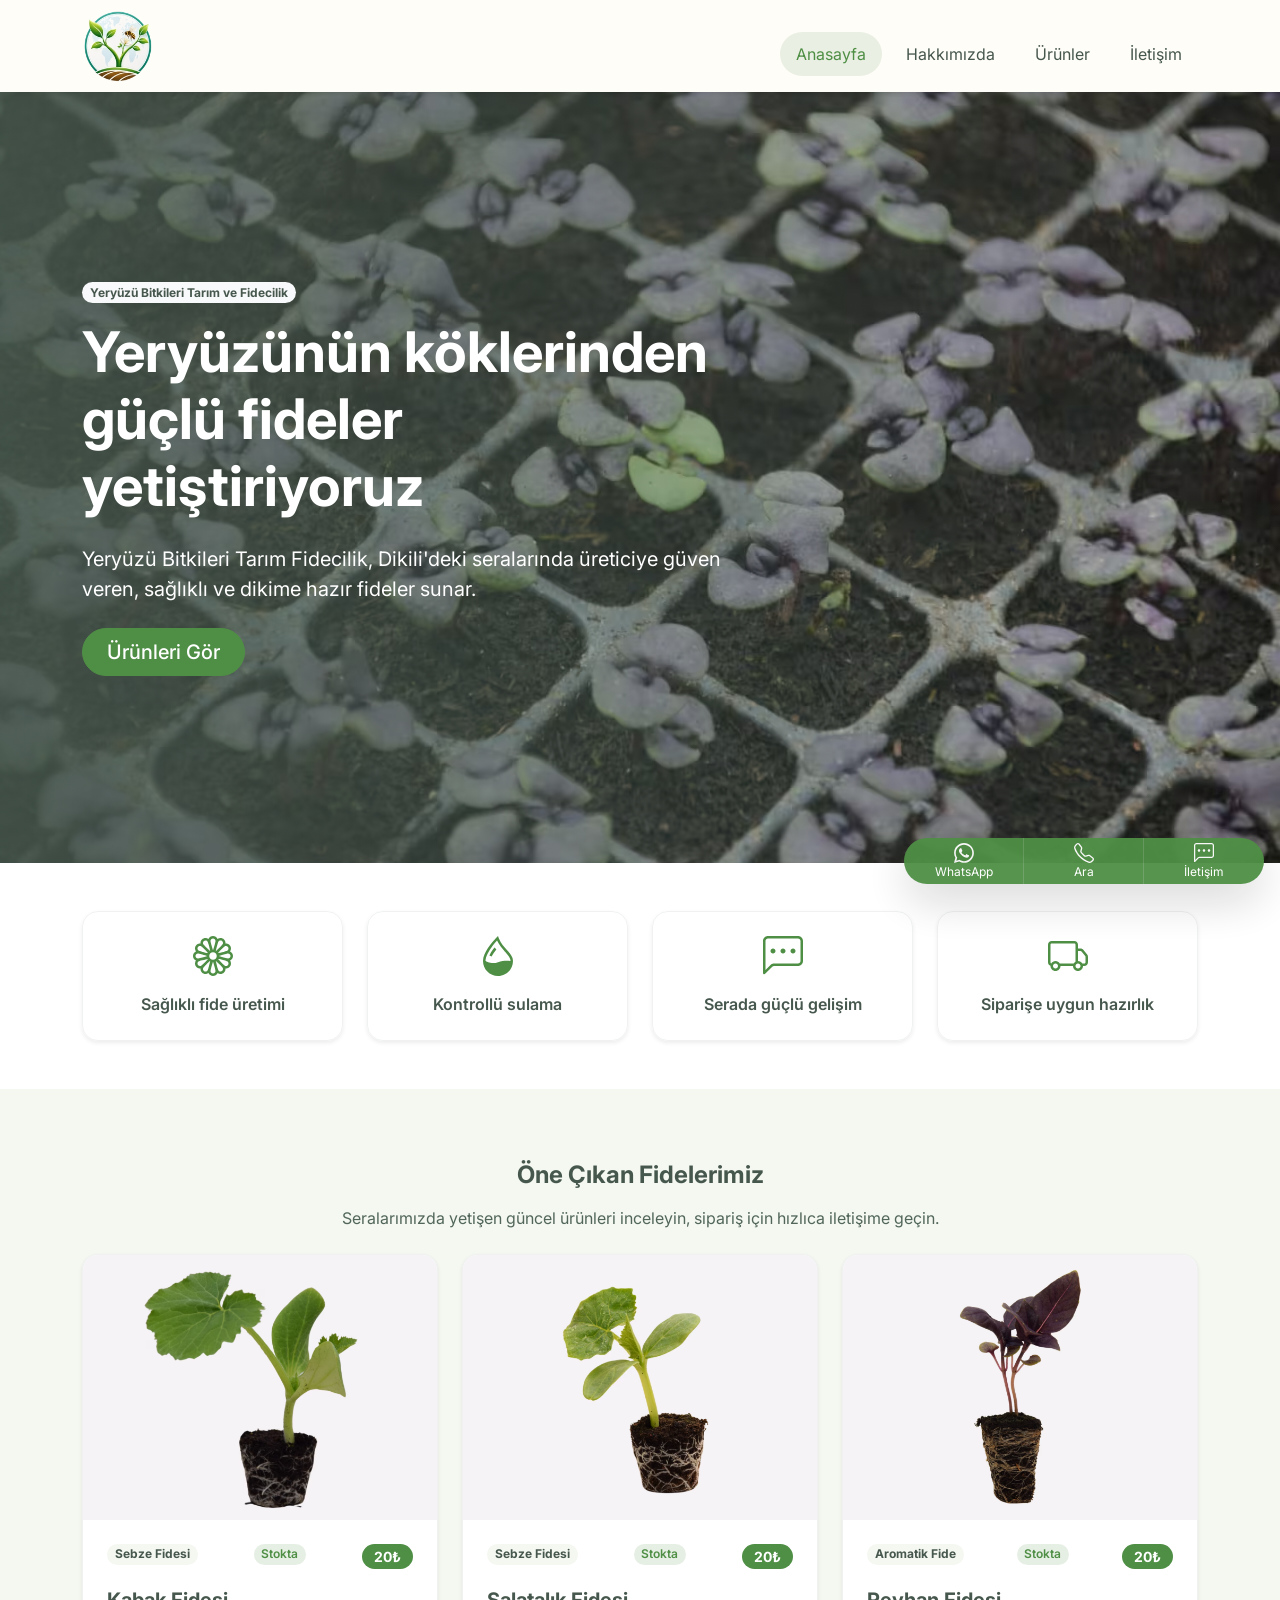
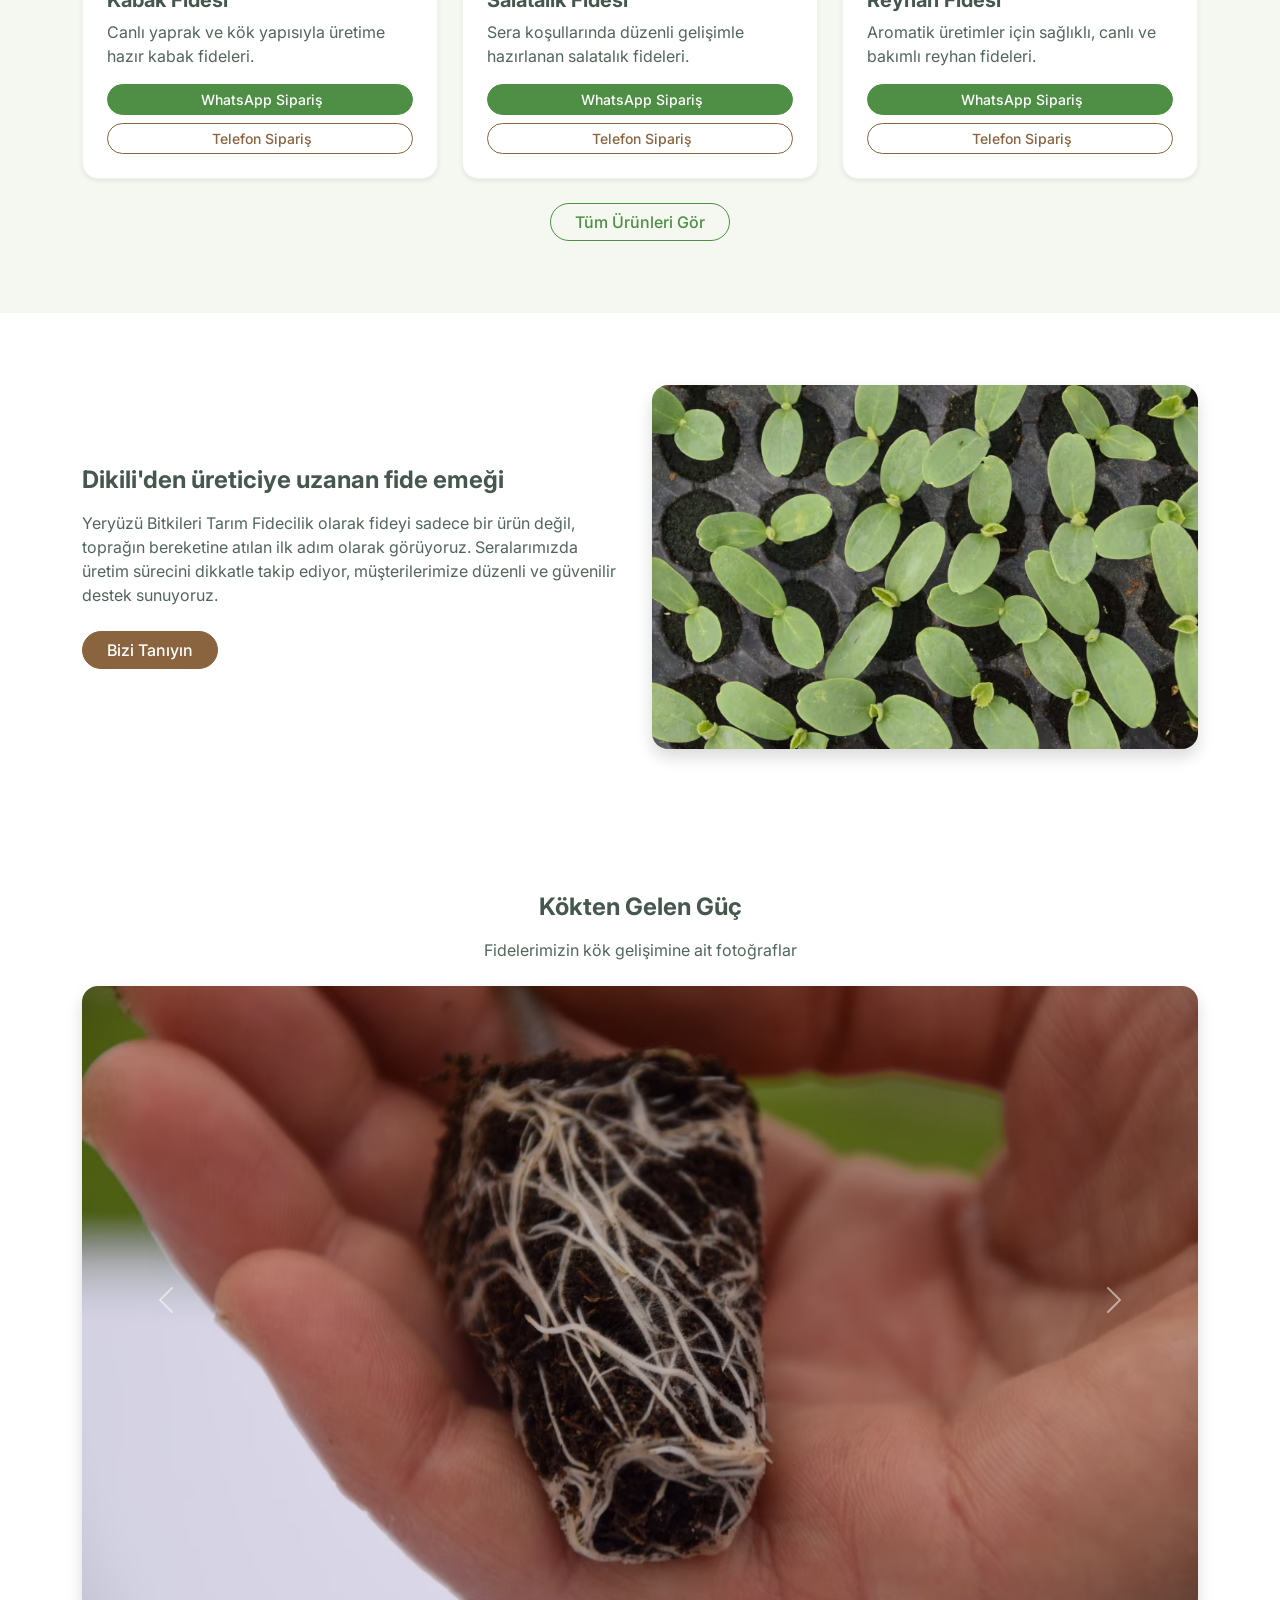
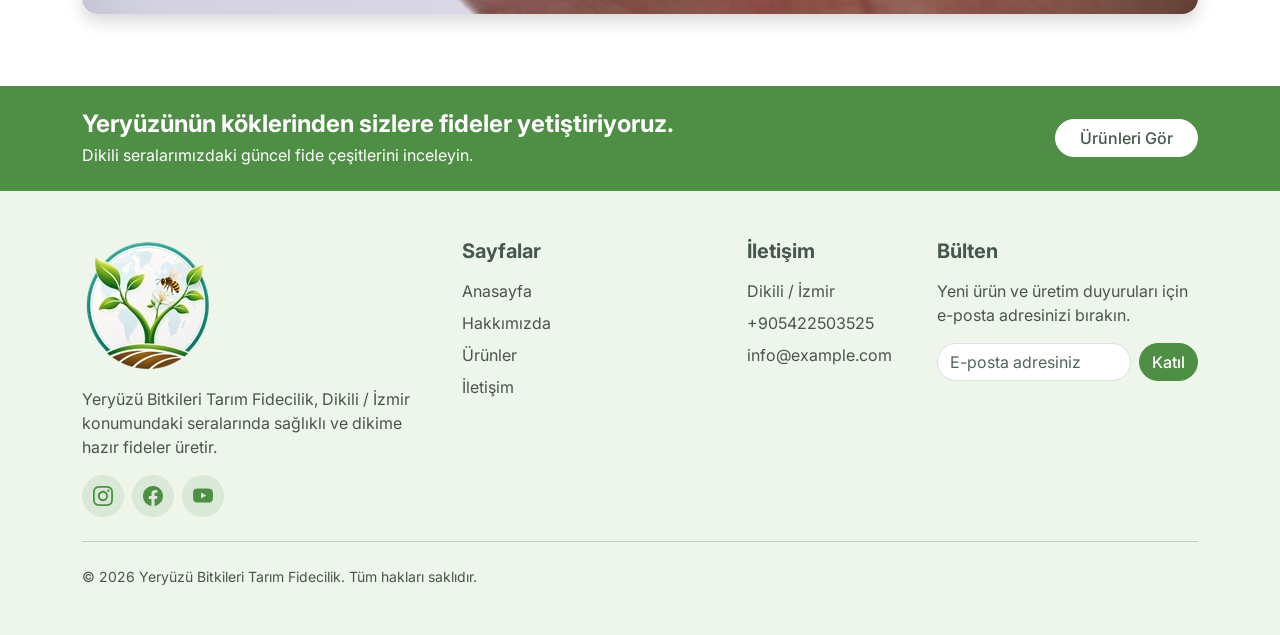
==== commit 9a31f318: "fix performance issues" ====
--- a/index.html
+++ b/index.html
@@ -15,10 +15,7 @@
       href="https://fonts.googleapis.com/css2?family=Inter:wght@400;500;600;700&display=swap"
       rel="stylesheet"
     />
-    <link
-      href="https://cdn.jsdelivr.net/npm/bootstrap@5.3.3/dist/css/bootstrap.min.css"
-      rel="stylesheet"
-    />
+    <link rel="stylesheet" href="./css/bootstrap-lite.css" />
     <link rel="stylesheet" href="./css/styles.css" />
   </head>
 
--- a/css/styles.css
+++ b/css/styles.css
@@ -16,17 +16,25 @@
 }
 
 body {
-  padding-top: 82px;
   padding-bottom: 82px;
   font-family: "Inter", sans-serif;
   color: var(--color-dark);
 }
 
+body[data-page="home"] {
+  padding-top: 0;
+}
+
 .navbar {
+  position: sticky;
+  top: 0;
+  z-index: 1030;
   min-height: 82px;
   padding: 10px 0;
   background-color: var(--color-header-bg);
-  transition: transform 0.3s ease, box-shadow 0.3s ease;
+  transition:
+    transform 0.3s ease,
+    box-shadow 0.3s ease;
 }
 
 .navbar-hidden {
@@ -173,8 +181,6 @@
 }
 
 .hero-section {
-  margin-top: -82px;
-  padding-top: 82px;
   background-color: var(--color-dark);
 }
 
